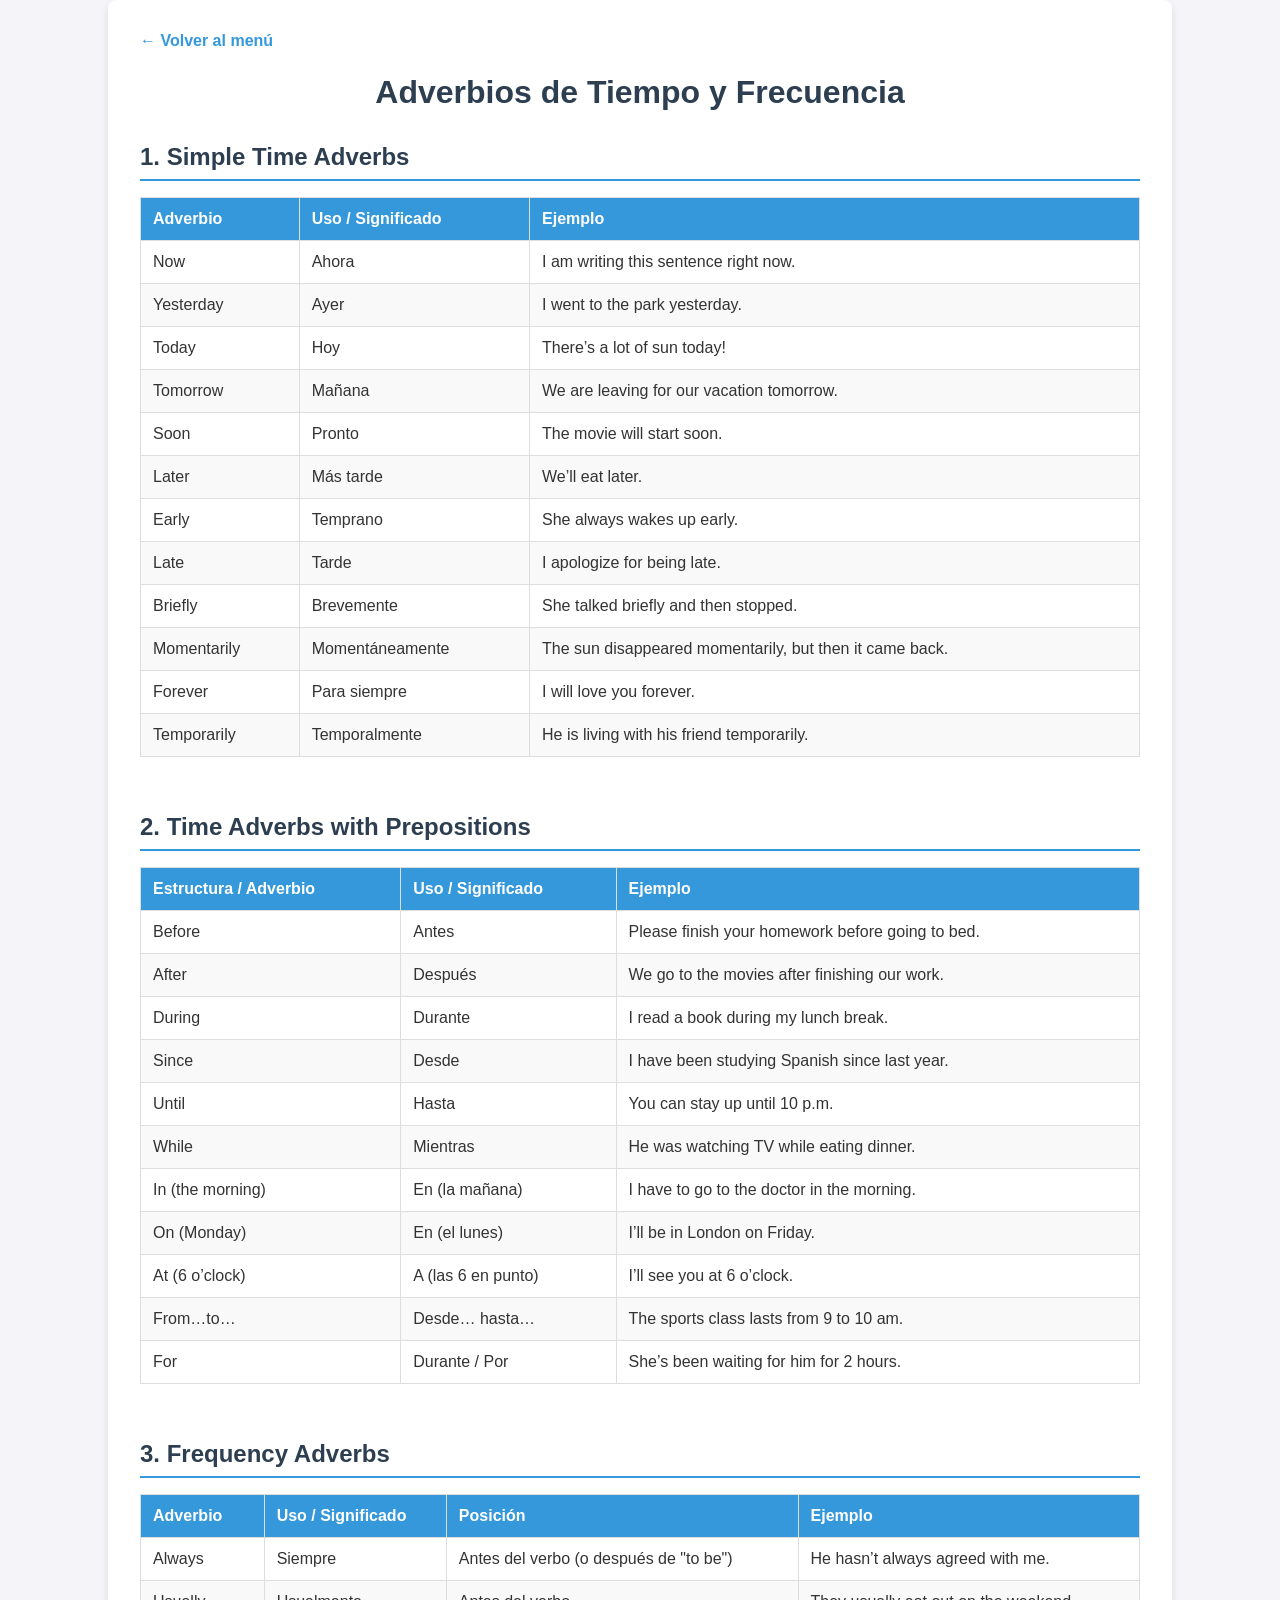
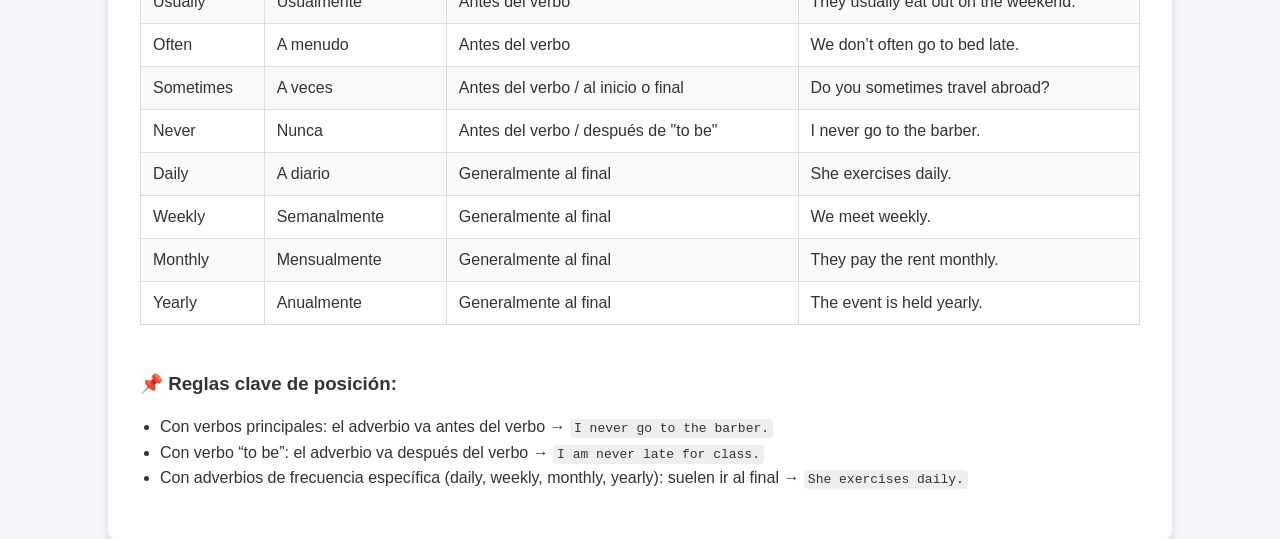
==== adverbs.html @ 6cfd91ca "actualizacion lista" ====
<!DOCTYPE html>
<html lang="es">
<head>
    <meta charset="UTF-8">
    <meta name="viewport" content="width=device-width, initial-scale=1.0">
    <title>Adverbios de Tiempo y Frecuencia</title>
    <link rel="stylesheet" href="css/styles.css">
</head>
<body>
    <div class="container">
        <a href="index.html" class="back-link">← Volver al menú</a>
        <h1>Adverbios de Tiempo y Frecuencia</h1>

        <h2>1. Simple Time Adverbs</h2>
        <div class="table-wrapper">
            <table>
                <thead>
                    <tr>
                        <th>Adverbio</th>
                        <th>Uso / Significado</th>
                        <th>Ejemplo</th>
                    </tr>
                </thead>
                <tbody>
                    <tr><td>Now</td><td>Ahora</td><td>I am writing this sentence right now.</td></tr>
                    <tr><td>Yesterday</td><td>Ayer</td><td>I went to the park yesterday.</td></tr>
                    <tr><td>Today</td><td>Hoy</td><td>There’s a lot of sun today!</td></tr>
                    <tr><td>Tomorrow</td><td>Mañana</td><td>We are leaving for our vacation tomorrow.</td></tr>
                    <tr><td>Soon</td><td>Pronto</td><td>The movie will start soon.</td></tr>
                    <tr><td>Later</td><td>Más tarde</td><td>We’ll eat later.</td></tr>
                    <tr><td>Early</td><td>Temprano</td><td>She always wakes up early.</td></tr>
                    <tr><td>Late</td><td>Tarde</td><td>I apologize for being late.</td></tr>
                    <tr><td>Briefly</td><td>Brevemente</td><td>She talked briefly and then stopped.</td></tr>
                    <tr><td>Momentarily</td><td>Momentáneamente</td><td>The sun disappeared momentarily, but then it came back.</td></tr>
                    <tr><td>Forever</td><td>Para siempre</td><td>I will love you forever.</td></tr>
                    <tr><td>Temporarily</td><td>Temporalmente</td><td>He is living with his friend temporarily.</td></tr>
                </tbody>
            </table>
        </div>

        <h2>2. Time Adverbs with Prepositions</h2>
        <div class="table-wrapper">
            <table>
                <thead>
                    <tr>
                        <th>Estructura / Adverbio</th>
                        <th>Uso / Significado</th>
                        <th>Ejemplo</th>
                    </tr>
                </thead>
                <tbody>
                    <tr><td>Before</td><td>Antes</td><td>Please finish your homework before going to bed.</td></tr>
                    <tr><td>After</td><td>Después</td><td>We go to the movies after finishing our work.</td></tr>
                    <tr><td>During</td><td>Durante</td><td>I read a book during my lunch break.</td></tr>
                    <tr><td>Since</td><td>Desde</td><td>I have been studying Spanish since last year.</td></tr>
                    <tr><td>Until</td><td>Hasta</td><td>You can stay up until 10 p.m.</td></tr>
                    <tr><td>While</td><td>Mientras</td><td>He was watching TV while eating dinner.</td></tr>
                    <tr><td>In (the morning)</td><td>En (la mañana)</td><td>I have to go to the doctor in the morning.</td></tr>
                    <tr><td>On (Monday)</td><td>En (el lunes)</td><td>I’ll be in London on Friday.</td></tr>
                    <tr><td>At (6 o’clock)</td><td>A (las 6 en punto)</td><td>I’ll see you at 6 o’clock.</td></tr>
                    <tr><td>From…to…</td><td>Desde… hasta…</td><td>The sports class lasts from 9 to 10 am.</td></tr>
                    <tr><td>For</td><td>Durante / Por</td><td>She’s been waiting for him for 2 hours.</td></tr>
                </tbody>
            </table>
        </div>

        <h2>3. Frequency Adverbs</h2>
        <div class="table-wrapper">
            <table>
                <thead>
                    <tr>
                        <th>Adverbio</th>
                        <th>Uso / Significado</th>
                        <th>Posición</th>
                        <th>Ejemplo</th>
                    </tr>
                </thead>
                <tbody>
                    <tr><td>Always</td><td>Siempre</td><td>Antes del verbo (o después de "to be")</td><td>He hasn’t always agreed with me.</td></tr>
                    <tr><td>Usually</td><td>Usualmente</td><td>Antes del verbo</td><td>They usually eat out on the weekend.</td></tr>
                    <tr><td>Often</td><td>A menudo</td><td>Antes del verbo</td><td>We don’t often go to bed late.</td></tr>
                    <tr><td>Sometimes</td><td>A veces</td><td>Antes del verbo / al inicio o final</td><td>Do you sometimes travel abroad?</td></tr>
                    <tr><td>Never</td><td>Nunca</td><td>Antes del verbo / después de "to be"</td><td>I never go to the barber.</td></tr>
                    <tr><td>Daily</td><td>A diario</td><td>Generalmente al final</td><td>She exercises daily.</td></tr>
                    <tr><td>Weekly</td><td>Semanalmente</td><td>Generalmente al final</td><td>We meet weekly.</td></tr>
                    <tr><td>Monthly</td><td>Mensualmente</td><td>Generalmente al final</td><td>They pay the rent monthly.</td></tr>
                    <tr><td>Yearly</td><td>Anualmente</td><td>Generalmente al final</td><td>The event is held yearly.</td></tr>
                </tbody>
            </table>
        </div>
        
        <h3>📌 Reglas clave de posición:</h3>
        <ul>
            <li>Con verbos principales: el adverbio va antes del verbo → <code>I never go to the barber.</code></li>
            <li>Con verbo “to be”: el adverbio va después del verbo → <code>I am never late for class.</code></li>
            <li>Con adverbios de frecuencia específica (daily, weekly, monthly, yearly): suelen ir al final → <code>She exercises daily.</code></li>
        </ul>
    </div>
</body>
</html>
---- css/styles.css ----
body {
    font-family: sans-serif;
    background-color: #f4f4f9;
    color: #333;
    display: flex;
    justify-content: center;
    align-items: center;
    min-height: 100vh;
    margin: 0;
}

.container {
    background-color: white;
    padding: 2rem;
    border-radius: 8px;
    box-shadow: 0 4px 8px rgba(0, 0, 0, 0.1);
    width: 90%;
    max-width: 1000px;
    text-align: center;
}

h1 {
    color: #2c3e50;
    margin-bottom: 1.5rem;
}

table {
    width: 100%;
    border-collapse: collapse;
    margin-bottom: 1.5rem;
}

th, td {
    padding: 0.75rem;
    border: 1px solid #ddd;
    text-align: left;
}

thead {
    background-color: #3498db;
    color: white;
}

th {
    font-weight: bold;
}

tbody tr:nth-child(even) {
    background-color: #f9f9f9;
}

.navigation {
    display: flex;
    justify-content: center;
    gap: 1rem;
}

button {
    background-color: #3498db;
    color: white;
    border: none;
    padding: 0.75rem 1.5rem;
    border-radius: 4px;
    cursor: pointer;
    font-size: 1rem;
    transition: background-color 0.3s;
}

button:hover {
    background-color: #2980b9;
}

button:disabled {
    background-color: #bdc3c7;
    cursor: not-allowed;
}

.back-link {
    display: block;
    text-align: left;
    margin-bottom: 1.5rem;
    color: #3498db;
    text-decoration: none;
    font-weight: bold;
}

.back-link:hover {
    text-decoration: underline;
}

h2 {
    color: #2c3e50;
    margin-top: 2rem;
    margin-bottom: 1rem;
    border-bottom: 2px solid #3498db;
    padding-bottom: 0.5rem;
    text-align: left;
}

h3 {
    margin-top: 1.5rem;
    color: #333;
    text-align: left;
}

ul {
    text-align: left;
    padding-left: 20px;
    line-height: 1.6;
}

li code {
    background-color: #eee;
    padding: 2px 4px;
    border-radius: 4px;
    font-family: monospace;
}

.menu-container {
    display: grid;
    grid-template-columns: 1fr;
    gap: 1.5rem;
    margin-top: 2rem;
}

.menu-card {
    background-color: #fff;
    border-radius: 8px;
    box-shadow: 0 4px 8px rgba(0,0,0,0.1);
    overflow: hidden;
    text-decoration: none;
    color: inherit;
    transition: transform 0.3s, box-shadow 0.3s;
    display: flex;
    flex-direction: column;
    align-items: center;
    padding-top: 1rem;
}

.menu-card:hover {
    transform: translateY(-5px);
    box-shadow: 0 8px 16px rgba(0,0,0,0.2);
}

.menu-card img {
    width: 50%;
    height: auto;
    object-fit: contain;
}

.menu-card h2 {
    font-size: 1.25rem;
    margin: 1rem 0 0.5rem;
    border-bottom: none; /* Override general h2 style */
    text-align: center;
}

.menu-card p {
    font-size: 0.9rem;
    padding: 0 1rem 1rem;
    color: #666;
}

.table-wrapper {
    overflow-x: auto;
    margin-top: 1rem;
}


/* Responsive Design */
@media (max-width: 768px) {
    body {
        align-items: flex-start;
        padding-top: 1rem;
    }

    .container {
        padding: 1rem;
        width: 95%;
    }

    h1 {
        font-size: 1.5rem;
    }

    th, td {
        padding: 0.5rem;
        font-size: 0.9rem;
    }

    button {
        padding: 0.6rem 1.2rem;
        font-size: 0.9rem;
    }

    .navigation {
        flex-direction: column;
        gap: 0.5rem;
    }
    
    .menu-card {
        width: 100%;
        max-width: 350px;
    }
}

/* Tablet and Desktop Layout */
@media (min-width: 768px) {
    .menu-container {
        grid-template-columns: repeat(3, 1fr);
    }
}
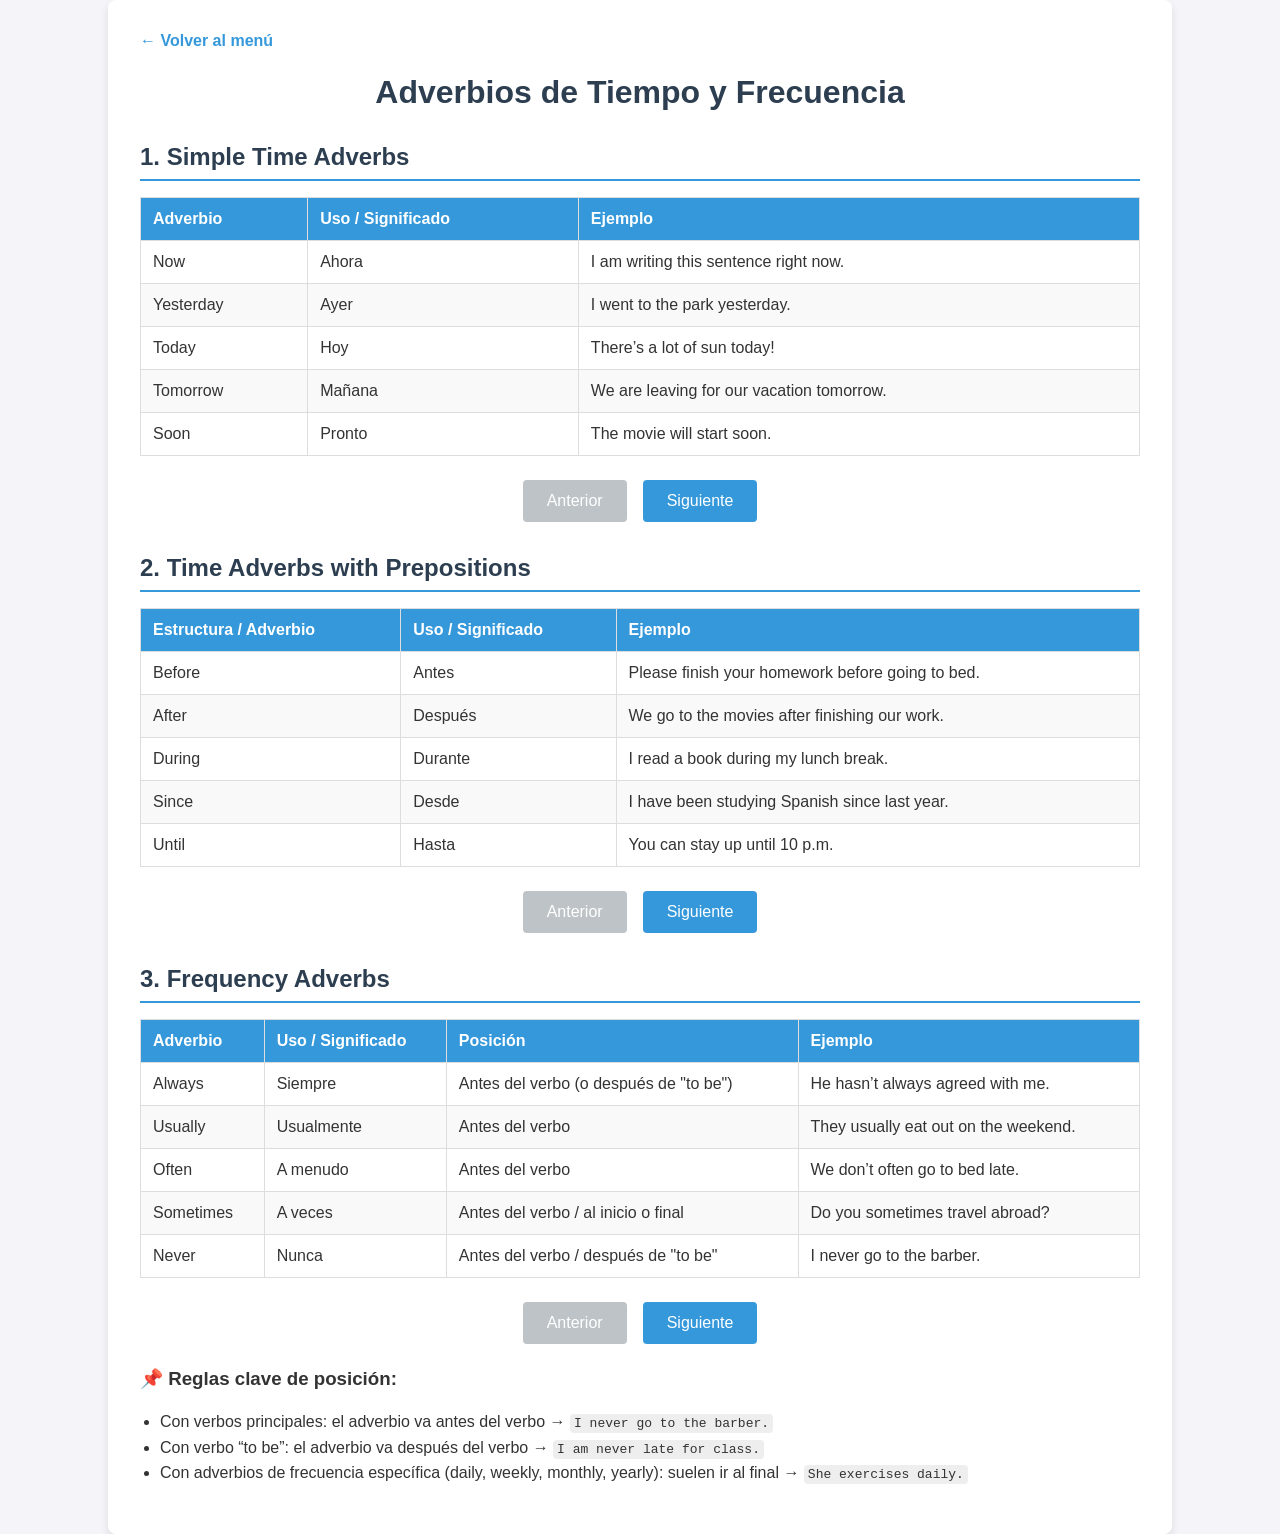
==== commit 556cd7ae: "ajuste 4 añadiendo historias" ====
--- a/adverbs.html
+++ b/adverbs.html
@@ -3,8 +3,8 @@
 <head>
     <meta charset="UTF-8">
     <meta name="viewport" content="width=device-width, initial-scale=1.0">
-    <title>Adverbios de Tiempo y Frecuencia</title>
-    <link rel="stylesheet" href="css/styles.css">
+    <title>Adverbios en Inglés</title>
+    <link rel="stylesheet" href="./css/styles.css">
 </head>
 <body>
     <div class="container">
@@ -12,82 +12,13 @@
         <h1>Adverbios de Tiempo y Frecuencia</h1>
 
         <h2>1. Simple Time Adverbs</h2>
-        <div class="table-wrapper">
-            <table>
-                <thead>
-                    <tr>
-                        <th>Adverbio</th>
-                        <th>Uso / Significado</th>
-                        <th>Ejemplo</th>
-                    </tr>
-                </thead>
-                <tbody>
-                    <tr><td>Now</td><td>Ahora</td><td>I am writing this sentence right now.</td></tr>
-                    <tr><td>Yesterday</td><td>Ayer</td><td>I went to the park yesterday.</td></tr>
-                    <tr><td>Today</td><td>Hoy</td><td>There’s a lot of sun today!</td></tr>
-                    <tr><td>Tomorrow</td><td>Mañana</td><td>We are leaving for our vacation tomorrow.</td></tr>
-                    <tr><td>Soon</td><td>Pronto</td><td>The movie will start soon.</td></tr>
-                    <tr><td>Later</td><td>Más tarde</td><td>We’ll eat later.</td></tr>
-                    <tr><td>Early</td><td>Temprano</td><td>She always wakes up early.</td></tr>
-                    <tr><td>Late</td><td>Tarde</td><td>I apologize for being late.</td></tr>
-                    <tr><td>Briefly</td><td>Brevemente</td><td>She talked briefly and then stopped.</td></tr>
-                    <tr><td>Momentarily</td><td>Momentáneamente</td><td>The sun disappeared momentarily, but then it came back.</td></tr>
-                    <tr><td>Forever</td><td>Para siempre</td><td>I will love you forever.</td></tr>
-                    <tr><td>Temporarily</td><td>Temporalmente</td><td>He is living with his friend temporarily.</td></tr>
-                </tbody>
-            </table>
-        </div>
+        <div id="table-container-simple"></div>
 
         <h2>2. Time Adverbs with Prepositions</h2>
-        <div class="table-wrapper">
-            <table>
-                <thead>
-                    <tr>
-                        <th>Estructura / Adverbio</th>
-                        <th>Uso / Significado</th>
-                        <th>Ejemplo</th>
-                    </tr>
-                </thead>
-                <tbody>
-                    <tr><td>Before</td><td>Antes</td><td>Please finish your homework before going to bed.</td></tr>
-                    <tr><td>After</td><td>Después</td><td>We go to the movies after finishing our work.</td></tr>
-                    <tr><td>During</td><td>Durante</td><td>I read a book during my lunch break.</td></tr>
-                    <tr><td>Since</td><td>Desde</td><td>I have been studying Spanish since last year.</td></tr>
-                    <tr><td>Until</td><td>Hasta</td><td>You can stay up until 10 p.m.</td></tr>
-                    <tr><td>While</td><td>Mientras</td><td>He was watching TV while eating dinner.</td></tr>
-                    <tr><td>In (the morning)</td><td>En (la mañana)</td><td>I have to go to the doctor in the morning.</td></tr>
-                    <tr><td>On (Monday)</td><td>En (el lunes)</td><td>I’ll be in London on Friday.</td></tr>
-                    <tr><td>At (6 o’clock)</td><td>A (las 6 en punto)</td><td>I’ll see you at 6 o’clock.</td></tr>
-                    <tr><td>From…to…</td><td>Desde… hasta…</td><td>The sports class lasts from 9 to 10 am.</td></tr>
-                    <tr><td>For</td><td>Durante / Por</td><td>She’s been waiting for him for 2 hours.</td></tr>
-                </tbody>
-            </table>
-        </div>
+        <div id="table-container-prepositions"></div>
 
         <h2>3. Frequency Adverbs</h2>
-        <div class="table-wrapper">
-            <table>
-                <thead>
-                    <tr>
-                        <th>Adverbio</th>
-                        <th>Uso / Significado</th>
-                        <th>Posición</th>
-                        <th>Ejemplo</th>
-                    </tr>
-                </thead>
-                <tbody>
-                    <tr><td>Always</td><td>Siempre</td><td>Antes del verbo (o después de "to be")</td><td>He hasn’t always agreed with me.</td></tr>
-                    <tr><td>Usually</td><td>Usualmente</td><td>Antes del verbo</td><td>They usually eat out on the weekend.</td></tr>
-                    <tr><td>Often</td><td>A menudo</td><td>Antes del verbo</td><td>We don’t often go to bed late.</td></tr>
-                    <tr><td>Sometimes</td><td>A veces</td><td>Antes del verbo / al inicio o final</td><td>Do you sometimes travel abroad?</td></tr>
-                    <tr><td>Never</td><td>Nunca</td><td>Antes del verbo / después de "to be"</td><td>I never go to the barber.</td></tr>
-                    <tr><td>Daily</td><td>A diario</td><td>Generalmente al final</td><td>She exercises daily.</td></tr>
-                    <tr><td>Weekly</td><td>Semanalmente</td><td>Generalmente al final</td><td>We meet weekly.</td></tr>
-                    <tr><td>Monthly</td><td>Mensualmente</td><td>Generalmente al final</td><td>They pay the rent monthly.</td></tr>
-                    <tr><td>Yearly</td><td>Anualmente</td><td>Generalmente al final</td><td>The event is held yearly.</td></tr>
-                </tbody>
-            </table>
-        </div>
+        <div id="table-container-frequency"></div>
         
         <h3>📌 Reglas clave de posición:</h3>
         <ul>
@@ -96,5 +27,26 @@
             <li>Con adverbios de frecuencia específica (daily, weekly, monthly, yearly): suelen ir al final → <code>She exercises daily.</code></li>
         </ul>
     </div>
+    <script src="./js/data.js"></script>
+    <script src="./js/main.js"></script>
+    <script>
+        document.addEventListener('DOMContentLoaded', () => {
+            createPaginatedTable(
+                'table-container-simple', 
+                studyData.simpleTimeAdverbs, 
+                ["Adverbio", "Uso / Significado", "Ejemplo"]
+            );
+            createPaginatedTable(
+                'table-container-prepositions', 
+                studyData.prepositionAdverbs, 
+                ["Estructura / Adverbio", "Uso / Significado", "Ejemplo"]
+            );
+            createPaginatedTable(
+                'table-container-frequency', 
+                studyData.frequencyAdverbs, 
+                ["Adverbio", "Uso / Significado", "Posición", "Ejemplo"]
+            );
+        });
+    </script>
 </body>
 </html>
--- a/css/styles.css
+++ b/css/styles.css
@@ -123,8 +123,15 @@
     margin-top: 2rem;
 }
 
+.stories-menu-container {
+    display: grid;
+    grid-template-columns: repeat(4, 1fr);
+    gap: 20px;
+    margin-top: 20px;
+}
+
 .menu-card {
-    background-color: #fff;
+    background-color: #ffffff;
     border-radius: 8px;
     box-shadow: 0 4px 8px rgba(0,0,0,0.1);
     overflow: hidden;
@@ -210,3 +217,25 @@
         grid-template-columns: repeat(3, 1fr);
     }
 }
+
+@media (max-width: 1024px) {
+    .menu-container {
+        grid-template-columns: repeat(3, 1fr);
+    }
+    .stories-menu-container {
+        grid-template-columns: repeat(3, 1fr);
+    }
+}
+
+/* For mobile */
+@media (max-width: 600px) {
+    .menu-container {
+        grid-template-columns: 1fr;
+    }
+    .stories-menu-container {
+        grid-template-columns: 1fr;
+    }
+    h1 {
+        font-size: 1.8em;
+    }
+}
